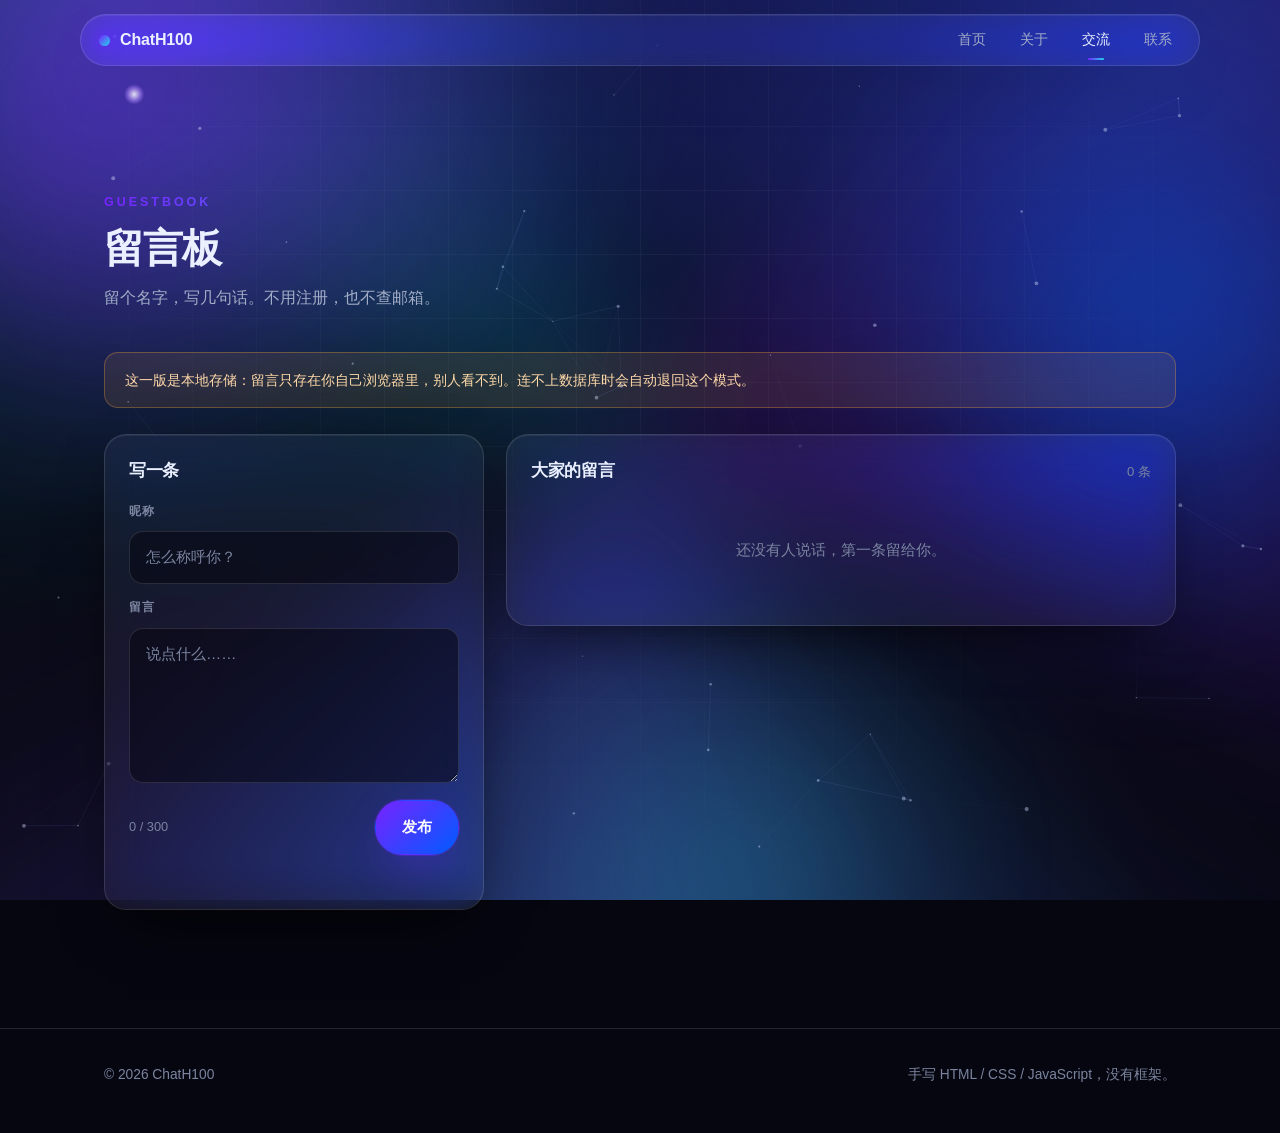
==== talk.html @ d0abf0f3 "Add files via upload" ====
<!DOCTYPE html>
<html lang="zh-CN">
<head>
<meta charset="UTF-8" />
<meta name="viewport" content="width=device-width, initial-scale=1" />
<meta name="description" content="ChatH100 的留言板 —— 留个名字，写几句话。" />
<meta name="theme-color" content="#05060f" />
<title>留言板 · ChatH100</title>
<link rel="icon" type="image/png" href="img/favicon.png" />
<link rel="stylesheet" href="styles.css" />
</head>
<body>

<a class="skip-link" href="#main">跳到主要内容</a>

<!-- ============ 动态背景（结构和 index.html 一致） ============ -->
<div class="backdrop" aria-hidden="true">
  <span class="aurora aurora-1"></span>
  <span class="aurora aurora-2"></span>

  <span class="depth" data-depth="30">
    <span class="blob blob-1"></span>
    <span class="blob blob-2"></span>
  </span>
  <span class="depth" data-depth="15">
    <span class="blob blob-3"></span>
  </span>

  <span class="grid-lines"><span class="grid-drift"></span></span>
  <span class="scan-beam"></span>

  <canvas class="particles" id="particles"></canvas>

  <span class="noise"></span>
</div>

<!-- 留言板不播开场动画（每次跳页都播会很烦） -->
<div class="cursor-ball" id="cursorBall" aria-hidden="true"></div>

<!-- ============ 顶部导航 ============ -->
<header class="nav" id="nav">
  <div class="nav-inner glass">
    <a class="brand" href="index.html">
      <span class="brand-dot" aria-hidden="true"></span>
      <span class="brand-text">ChatH100</span>
    </a>

    <nav class="nav-links" id="navLinks" aria-label="主导航">
      <a href="index.html">首页</a>
      <a href="index.html#about">关于</a>
      <a href="talk.html" class="is-active" aria-current="page">交流</a>
      <a href="index.html#contact">联系</a>
    </nav>

    <button class="nav-toggle" id="navToggle" type="button"
            aria-label="打开菜单" aria-expanded="false" aria-controls="navLinks">
      <span></span><span></span><span></span>
    </button>
  </div>
</header>

<main id="main" class="page-main">
  <section class="section">
    <div class="container">

      <header class="section-head reveal">
        <p class="section-kicker">Guestbook</p>
        <h1 class="section-title">留言板</h1>
        <p class="section-sub">留个名字，写几句话。不用注册，也不查邮箱。</p>
      </header>

      <!-- 这段文字会被 talk.js 按实际连接状态覆盖，这里只是没跑 JS 时的兜底 -->
      <p class="notice reveal" id="storageNotice">
        <strong>正在连接数据库……</strong>连上之后，留言所有访客都能看到。
      </p>

      <div class="gb-grid">

        <!-- ---------- 写留言 ---------- -->
        <form class="gb-form glass reveal" id="gbForm" novalidate>
          <h2 class="gb-form-title">写一条</h2>

          <label class="gb-label" for="gbName">昵称</label>
          <input class="gb-input" id="gbName" name="name" type="text"
                 maxlength="20" placeholder="怎么称呼你？"
                 autocomplete="nickname" required />

          <label class="gb-label" for="gbText">留言</label>
          <textarea class="gb-textarea" id="gbText" name="text" rows="5"
                    maxlength="300" placeholder="说点什么……" required></textarea>

          <div class="gb-form-foot">
            <span class="gb-counter" id="gbCounter">0 / 300</span>
            <button class="btn btn-primary" type="submit">发布</button>
          </div>

          <p class="gb-msg" id="gbMsg" role="status" aria-live="polite"></p>
        </form>

        <!-- ---------- 留言列表 ---------- -->
        <section class="gb-list-wrap glass reveal" aria-labelledby="gbListTitle">
          <div class="gb-list-head">
            <h2 class="gb-form-title" id="gbListTitle">大家的留言</h2>
            <span class="gb-count" id="gbCount">0 条</span>
          </div>

          <p class="gb-empty" id="gbEmpty">还没有人说话，第一条留给你。</p>
          <ul class="gb-list" id="gbList"></ul>
        </section>

      </div>
    </div>
  </section>
</main>

<footer class="footer">
  <div class="container footer-inner">
    <p>© <span id="year">2026</span> ChatH100</p>
    <p class="footer-note">手写 HTML / CSS / JavaScript，没有框架。</p>
  </div>
</footer>

<script src="script.js"></script>
<script src="talk.js"></script>
</body>
</html>
---- styles.css ----
/* ==========================================================================
   ChatH100 · 个人主页
   毛玻璃 + 渐变。无框架、无外部依赖、无网络字体。
   文件结构：1 变量  2 基础  3 背景  4 通用组件  5 开场  6 光标
             7 导航  8 首屏  9 板块  10 联系  11 页脚  12 提示条
             13 动效  14 响应式  15 无障碍  16 留言板  17 悬停防抖
   ========================================================================== */

/* ---------- 1. 变量 ---------- */
:root {
  /* 沿用你原来的紫 → 蓝 */
  --violet: #7723ff;
  --blue:   #005cff;
  --cyan:   #22d3ee;
  --pink:   #c026d3;

  --bg:      #05060f;
  --bg-soft: #0a0b1a;

  --text:  #eaf0ff;
  --muted: #a3adc7;
  --dim:   #7b85a0;

  --line:     rgba(255, 255, 255, 0.12);
  --line-str: rgba(255, 255, 255, 0.22);

  --glass:   rgba(255, 255, 255, 0.055);
  --glass-2: rgba(255, 255, 255, 0.09);
  --glass-3: rgba(255, 255, 255, 0.13);

  --radius:    22px;
  --radius-sm: 14px;
  --radius-xs: 999px;

  --blur: blur(20px) saturate(165%);

  --shadow-sm: 0 8px 24px -12px rgba(0, 0, 0, 0.7);
  --shadow:    0 24px 60px -24px rgba(0, 0, 0, 0.8);
  --shadow-lg: 0 40px 90px -30px rgba(0, 0, 0, 0.9);

  --glow-violet: 0 0 0 1px rgba(119, 35, 255, 0.35), 0 18px 46px -18px rgba(119, 35, 255, 0.75);
  --glow-blue:   0 0 0 1px rgba(0, 92, 255, 0.35),  0 18px 46px -18px rgba(0, 92, 255, 0.75);

  --maxw: 1120px;
  --nav-h: 68px;

  --font: "Segoe UI Variable Text", "Segoe UI", -apple-system, BlinkMacSystemFont,
          "PingFang SC", "Hiragino Sans GB", "Microsoft YaHei", "Noto Sans SC",
          Roboto, Helvetica, Arial, sans-serif;
  --font-display: "Segoe UI Variable Display", "Segoe UI", -apple-system, BlinkMacSystemFont,
          "PingFang SC", "Hiragino Sans GB", "Microsoft YaHei", "Noto Sans SC",
          Roboto, Helvetica, Arial, sans-serif;

  --ease: cubic-bezier(0.22, 1, 0.36, 1);
}

/* ---------- 2. 基础 ---------- */
*, *::before, *::after { box-sizing: border-box; }

html {
  scroll-behavior: smooth;
  scroll-padding-top: calc(var(--nav-h) + 20px);
  -webkit-text-size-adjust: 100%;
}

body {
  margin: 0;
  min-height: 100dvh;
  font-family: var(--font);
  font-size: 16px;
  line-height: 1.75;
  color: var(--text);
  background: var(--bg);
  overflow-x: hidden;
  -webkit-font-smoothing: antialiased;
  text-rendering: optimizeLegibility;
}

/* 开场播放时锁滚动（这个类只由 JS 添加，所以脚本挂了也不会卡住页面） */
body.is-locked { overflow: hidden; }

h1, h2, h3 {
  font-family: var(--font-display);
  line-height: 1.2;
  letter-spacing: -0.02em;
  margin: 0;
}

p { margin: 0; }
ul { margin: 0; padding: 0; list-style: none; }
img { max-width: 100%; display: block; }

a { color: inherit; text-decoration: none; }

::selection { background: rgba(119, 35, 255, 0.4); color: #fff; }

/* 滚动条 */
::-webkit-scrollbar { width: 11px; height: 11px; }
::-webkit-scrollbar-track { background: #05060f; }
::-webkit-scrollbar-thumb {
  background: linear-gradient(180deg, var(--violet), var(--blue));
  border: 3px solid #05060f;
  border-radius: 999px;
}
::-webkit-scrollbar-thumb:hover { background: linear-gradient(180deg, #8b46ff, #2b7bff); }

.container {
  width: 100%;
  max-width: var(--maxw);
  margin-inline: auto;
  padding-inline: 24px;
}

/* ---------- 3. 背景光斑 ---------- */
.backdrop {
  position: fixed;
  inset: 0;
  z-index: -1;
  overflow: hidden;
  background:
    radial-gradient(1200px 800px at 15% -10%, rgba(119, 35, 255, 0.30), transparent 60%),
    radial-gradient(1000px 700px at 90% 5%, rgba(0, 92, 255, 0.28), transparent 60%),
    radial-gradient(900px 900px at 50% 110%, rgba(34, 211, 238, 0.14), transparent 60%),
    linear-gradient(180deg, #070818 0%, var(--bg) 45%, #04050d 100%);
}

.blob {
  position: absolute;
  border-radius: 50%;
  filter: blur(90px);
  opacity: 0.55;
  will-change: transform;
}
.blob-1 {
  width: 46vw; height: 46vw; min-width: 320px; min-height: 320px;
  left: -8vw; top: -10vw;
  background: radial-gradient(circle at 30% 30%, var(--violet), transparent 70%);
  animation: float-a 26s var(--ease) infinite alternate;
}
.blob-2 {
  width: 40vw; height: 40vw; min-width: 280px; min-height: 280px;
  right: -6vw; top: 12vh;
  background: radial-gradient(circle at 60% 40%, var(--blue), transparent 70%);
  animation: float-b 32s var(--ease) infinite alternate;
}
.blob-3 {
  width: 34vw; height: 34vw; min-width: 240px; min-height: 240px;
  left: 40%; bottom: -14vw;
  background: radial-gradient(circle at 50% 50%, var(--cyan), transparent 70%);
  opacity: 0.32;
  animation: float-c 38s var(--ease) infinite alternate;
}

@keyframes float-a { to { transform: translate3d(10vw, 8vh, 0) scale(1.15); } }
@keyframes float-b { to { transform: translate3d(-12vw, 14vh, 0) scale(1.1); } }
@keyframes float-c { to { transform: translate3d(-8vw, -12vh, 0) scale(1.2); } }

/* --- 3a. 极光：两层超大锥形渐变反向旋转，只动 transform，交给 GPU --- */
.aurora {
  position: absolute;
  left: 50%; top: 50%;
  width: 165vmax; height: 165vmax;
  margin: -82.5vmax 0 0 -82.5vmax;
  border-radius: 50%;
  pointer-events: none;
  mix-blend-mode: screen;
  filter: blur(70px);
  will-change: transform;
}
.aurora-1 {
  opacity: 0.30;
  background: conic-gradient(from 0deg,
    transparent 0deg,
    rgba(119, 35, 255, 0.85) 55deg,
    transparent 120deg,
    rgba(0, 92, 255, 0.80) 190deg,
    transparent 250deg,
    rgba(34, 211, 238, 0.70) 310deg,
    transparent 360deg);
  animation: aurora-spin 44s linear infinite;
}
.aurora-2 {
  opacity: 0.22;
  background: conic-gradient(from 120deg,
    transparent 0deg,
    rgba(192, 38, 211, 0.75) 70deg,
    transparent 140deg,
    rgba(0, 92, 255, 0.65) 220deg,
    transparent 300deg,
    rgba(119, 35, 255, 0.60) 340deg,
    transparent 360deg);
  animation: aurora-spin-rev 62s linear infinite;
}
@keyframes aurora-spin     { to { transform: rotate(360deg); } }
@keyframes aurora-spin-rev { to { transform: rotate(-360deg); } }

/* --- 3b. 视差层：JS 只改这一层的 transform，和光斑自身的浮动动画互不干扰 --- */
.depth {
  position: absolute;
  inset: 0;
  display: block;
  will-change: transform;
}

/* --- 3c. 流动网格 + 扫描光束 --- */
.grid-lines {
  position: absolute;
  inset: 0;
  overflow: hidden;
  mask-image: radial-gradient(circle at 50% 30%, #000 0%, transparent 78%);
  -webkit-mask-image: radial-gradient(circle at 50% 30%, #000 0%, transparent 78%);
}
/* 放成 200% 大小，位移一个格子的整数倍，循环时看不出接缝 */
.grid-drift {
  position: absolute;
  left: -50%; top: -50%;
  width: 200%; height: 200%;
  background-image:
    linear-gradient(rgba(255, 255, 255, 0.045) 1px, transparent 1px),
    linear-gradient(90deg, rgba(255, 255, 255, 0.045) 1px, transparent 1px);
  background-size: 64px 64px;
  animation: grid-drift 20s linear infinite;
}
@keyframes grid-drift {
  from { transform: translate3d(0, 0, 0); }
  to   { transform: translate3d(64px, 64px, 0); }
}

.scan-beam {
  position: absolute;
  left: -10%; right: -10%;
  top: 0;
  height: 38vh;
  opacity: 0;
  filter: blur(26px);
  background: linear-gradient(180deg,
    transparent 0%,
    rgba(34, 211, 238, 0.10) 42%,
    rgba(160, 120, 255, 0.18) 55%,
    rgba(34, 211, 238, 0.08) 68%,
    transparent 100%);
  animation: scan 15s cubic-bezier(0.45, 0, 0.55, 1) infinite;
}
@keyframes scan {
  0%   { transform: translate3d(0, -42vh, 0); opacity: 0; }
  14%  { opacity: 0.85; }
  86%  { opacity: 0.85; }
  100% { transform: translate3d(0, 104vh, 0); opacity: 0; }
}

/* --- 3d. 粒子星网 --- */
.particles {
  position: absolute;
  inset: 0;
  width: 100%;
  height: 100%;
  opacity: 0.75;
  pointer-events: none;
}

/* 让大面积渐变不至于太平 */
.noise {
  position: absolute; inset: 0;
  opacity: 0.22;
  mix-blend-mode: overlay;
  background-image: url("data:image/svg+xml,%3Csvg xmlns='http://www.w3.org/2000/svg' width='140' height='140'%3E%3Cfilter id='n'%3E%3CfeTurbulence type='fractalNoise' baseFrequency='0.85' numOctaves='3'/%3E%3C/filter%3E%3Crect width='140' height='140' filter='url(%23n)' opacity='0.5'/%3E%3C/svg%3E");
}

/* --- 3e. 分层的开关（由 script.js 顶部的 BG 配置控制） --- */
.no-aurora .aurora { display: none; }
.no-grid .grid-lines,
.no-grid .scan-beam { display: none; }
.no-particles .particles { display: none; }

/* ---------- 4. 通用组件 ---------- */
.glass {
  background: var(--glass);
  border: 1px solid var(--line);
  border-radius: var(--radius);
  backdrop-filter: var(--blur);
  -webkit-backdrop-filter: var(--blur);
  box-shadow: var(--shadow), inset 0 1px 0 rgba(255, 255, 255, 0.07);
}
.glass-soft {
  background: var(--glass-2);
  border: 1px solid var(--line);
  border-radius: var(--radius-xs);
  backdrop-filter: blur(12px);
  -webkit-backdrop-filter: blur(12px);
}

.btn {
  display: inline-flex;
  align-items: center;
  justify-content: center;
  gap: 8px;
  padding: 13px 26px;
  font: inherit;
  font-weight: 600;
  font-size: 0.95rem;
  letter-spacing: 0.01em;
  border-radius: var(--radius-xs);
  border: 1px solid transparent;
  cursor: pointer;
  white-space: nowrap;
  transition: transform 0.35s var(--ease), box-shadow 0.35s var(--ease),
              background-color 0.35s var(--ease), border-color 0.35s var(--ease);
}
.btn-primary {
  color: #fff;
  background: linear-gradient(135deg, var(--violet), var(--blue));
  box-shadow: var(--glow-violet);
}
.btn-primary:hover { transform: translateY(-2px); box-shadow: 0 0 0 1px rgba(119,35,255,.5), 0 26px 60px -20px rgba(119,35,255,.9); }
.btn-ghost {
  color: var(--text);
  background: var(--glass-2);
  border-color: var(--line);
  backdrop-filter: blur(12px);
  -webkit-backdrop-filter: blur(12px);
}
.btn-ghost:hover {
  transform: translateY(-2px);
  background: var(--glass-3);
  border-color: var(--line-str);
}
.btn:active { transform: translateY(0) scale(0.985); }

.chip-row { display: flex; flex-wrap: wrap; gap: 8px; }
.chip-row.wrap { margin-top: 4px; }
.chip {
  font-size: 0.8rem;
  line-height: 1;
  padding: 8px 13px;
  color: var(--muted);
  background: var(--glass-2);
  border: 1px solid var(--line);
  border-radius: var(--radius-xs);
}

.badge {
  display: inline-flex;
  align-items: center;
  gap: 9px;
  padding: 8px 16px;
  font-size: 0.83rem;
  color: var(--muted);
}
.pulse {
  width: 7px; height: 7px; border-radius: 50%;
  background: var(--cyan);
  box-shadow: 0 0 0 0 rgba(34, 211, 238, 0.7);
  animation: pulse 2.4s ease-out infinite;
}
@keyframes pulse {
  70%  { box-shadow: 0 0 0 9px rgba(34, 211, 238, 0); }
  100% { box-shadow: 0 0 0 0 rgba(34, 211, 238, 0); }
}

.muted-note { margin-top: 14px; font-size: 0.86rem; color: var(--dim); }

.dot-list { display: grid; gap: 12px; }
.dot-list li {
  position: relative;
  padding-left: 22px;
  color: var(--muted);
}
.dot-list li::before {
  content: "";
  position: absolute;
  left: 2px; top: 0.62em;
  width: 7px; height: 7px;
  border-radius: 50%;
  background: linear-gradient(135deg, var(--violet), var(--cyan));
  box-shadow: 0 0 10px rgba(119, 35, 255, 0.8);
}

/* ---------- 5. 开场分屏 ---------- */
.intro-overlay {
  position: fixed;
  inset: 0;
  z-index: 1000;
  display: flex;
  pointer-events: none; /* 即使脚本挂了也不会挡住页面 */
}
.intro-panel {
  width: 50%;
  height: 100%;
  background: linear-gradient(180deg, #0b0c1e 0%, var(--bg) 100%);
  box-shadow: 0 0 80px rgba(0, 0, 0, 0.9);
}
.intro-panel.left  { animation: split-left  1.15s var(--ease) 0.35s forwards; }
.intro-panel.right { animation: split-right 1.15s var(--ease) 0.35s forwards; }

@keyframes split-left  { to { transform: translateX(-100%); } }
@keyframes split-right { to { transform: translateX(100%); } }

.intro-mark {
  position: absolute;
  inset: 0;
  display: grid;
  place-items: center;
  font-family: var(--font-display);
  font-size: clamp(3.5rem, 12vw, 8rem);
  font-weight: 700;
  letter-spacing: -0.04em;
  background: linear-gradient(135deg, #fff, var(--violet) 45%, var(--cyan));
  -webkit-background-clip: text;
  background-clip: text;
  color: transparent;
  animation: mark-out 1s var(--ease) 0.25s forwards;
}
@keyframes mark-out {
  to { opacity: 0; transform: scale(1.35); filter: blur(14px); }
}

.intro-overlay.is-done { display: none; }

/* ---------- 6. 自定义光标 ---------- */
.cursor-ball {
  position: fixed;
  left: 0; top: 0;
  width: 20px; height: 20px;
  border-radius: 50%;
  pointer-events: none;
  z-index: 1100;
  opacity: 0;
  background: radial-gradient(circle, rgba(255, 255, 255, 0.95) 0%, rgba(160, 120, 255, 0.55) 45%, transparent 72%);
  mix-blend-mode: screen;
  transform: translate(-50%, -50%);
  transition: opacity 0.3s ease, width 0.3s var(--ease), height 0.3s var(--ease);
}
.cursor-ball.is-on { opacity: 0.9; }
.cursor-ball.is-hot { width: 46px; height: 46px; opacity: 1; }

/* ---------- 7. 导航 ---------- */
.nav {
  position: fixed;
  top: 0; left: 0; right: 0;
  z-index: 900;
  padding: 14px 24px;
  transition: padding 0.4s var(--ease);
}
.nav-inner {
  position: relative; /* 移动端下拉菜单以此为定位参照 */
  max-width: var(--maxw);
  margin-inline: auto;
  height: 52px;
  padding: 0 12px 0 18px;
  display: flex;
  align-items: center;
  gap: 18px;
  border-radius: var(--radius-xs);
  transition: background-color 0.4s var(--ease), box-shadow 0.4s var(--ease);
}
.nav.is-stuck .nav-inner {
  background: rgba(10, 11, 26, 0.72);
  box-shadow: var(--shadow-lg), inset 0 1px 0 rgba(255, 255, 255, 0.08);
}

.brand { display: inline-flex; align-items: center; gap: 10px; font-weight: 700; letter-spacing: -0.01em; }
.brand-dot {
  width: 11px; height: 11px;
  border-radius: 50%;
  background: linear-gradient(135deg, var(--violet), var(--cyan));
  box-shadow: 0 0 14px rgba(119, 35, 255, 0.9);
}
.brand-text { font-family: var(--font-display); }

.nav-links {
  display: flex;
  align-items: center;
  gap: 4px;
  margin-left: auto;
}
.nav-links a {
  position: relative;
  padding: 9px 15px;
  font-size: 0.9rem;
  color: var(--muted);
  border-radius: var(--radius-xs);
  transition: color 0.28s var(--ease), background-color 0.28s var(--ease);
}
.nav-links a:hover { color: var(--text); background: var(--glass-2); }
.nav-links a.is-active { color: var(--text); }
.nav-links a.is-active::after {
  content: "";
  position: absolute;
  left: 50%; bottom: 2px;
  width: 16px; height: 2px;
  transform: translateX(-50%);
  border-radius: 2px;
  background: linear-gradient(90deg, var(--violet), var(--cyan));
}

.nav-toggle {
  display: none;
  width: 40px; height: 40px;
  margin-left: auto;
  padding: 0;
  border: 1px solid var(--line);
  border-radius: 12px;
  background: var(--glass-2);
  cursor: pointer;
  flex-direction: column;
  align-items: center;
  justify-content: center;
  gap: 4px;
}
.nav-toggle span {
  display: block;
  width: 16px; height: 1.6px;
  border-radius: 2px;
  background: var(--text);
  transition: transform 0.32s var(--ease), opacity 0.22s var(--ease);
}
.nav-toggle[aria-expanded="true"] span:nth-child(1) { transform: translateY(5.6px) rotate(45deg); }
.nav-toggle[aria-expanded="true"] span:nth-child(2) { opacity: 0; }
.nav-toggle[aria-expanded="true"] span:nth-child(3) { transform: translateY(-5.6px) rotate(-45deg); }

/* ---------- 8. 首屏 ---------- */
.hero {
  padding-top: calc(var(--nav-h) + 58px);
  padding-bottom: 40px;
}
.hero-grid {
  display: grid;
  grid-template-columns: 1.15fr 0.85fr;
  gap: 56px;
  align-items: center;
}
.hero-copy { display: grid; gap: 18px; justify-items: start; }

.hero-title {
  font-size: clamp(2.9rem, 7.5vw, 4.6rem);
  font-weight: 700;
  background: linear-gradient(120deg, #ffffff 0%, #cdb8ff 45%, #7fd4ff 100%);
  -webkit-background-clip: text;
  background-clip: text;
  color: transparent;
}
.hero-role {
  font-size: 1.05rem;
  font-weight: 600;
  color: var(--muted);
  letter-spacing: 0.02em;
}
.hero-tagline {
  font-size: clamp(1.5rem, 3.4vw, 2rem);
  font-weight: 700;
  color: #fff;
  text-shadow: 0 0 34px rgba(119, 35, 255, 0.65);
}
.hero-desc { max-width: 46ch; color: var(--muted); }
.hero-cta { display: flex; flex-wrap: wrap; gap: 12px; margin-top: 6px; }

.profile-card {
  padding: 30px 26px;
  text-align: center;
  display: grid;
  justify-items: center;
  gap: 12px;
}

.avatar-wrap {
  position: relative;
  width: clamp(120px, 15vw, 152px);
  aspect-ratio: 1;
  display: grid;
  place-items: center;
  border-radius: 50%;
  /* 图没加载出来时，这层渐变兜底，不会出现空白或破图 */
  background: linear-gradient(135deg, var(--violet), var(--blue));
  box-shadow: 0 20px 50px -18px rgba(119, 35, 255, 0.95);
}
.avatar-wrap img {
  position: absolute;
  inset: 0;
  width: 100%; height: 100%;
  border-radius: 50%;
  object-fit: cover;
}
.avatar-fallback {
  font-family: var(--font-display);
  font-size: 3.2rem;
  font-weight: 700;
  color: rgba(255, 255, 255, 0.9);
}
.avatar-ring {
  position: absolute;
  inset: -7px;
  border-radius: 50%;
  border: 1px solid var(--line-str);
  animation: ring 6s linear infinite;
}
@keyframes ring { to { transform: rotate(360deg); } }

.profile-name { font-size: 1.45rem; font-weight: 700; }
.profile-role { font-size: 0.88rem; color: var(--dim); letter-spacing: 0.14em; text-transform: uppercase; }
.profile-tagline { font-size: 1.05rem; color: var(--muted); }

.social-row { display: flex; gap: 10px; margin-top: 6px; }
.icon-btn {
  display: grid;
  place-items: center;
  min-width: 44px; height: 44px;
  padding: 0 12px;
  font-size: 0.82rem;
  font-weight: 600;
  color: var(--muted);
  background: var(--glass-2);
  border: 1px solid var(--line);
  border-radius: 12px;
  transition: color 0.28s var(--ease), transform 0.28s var(--ease),
              border-color 0.28s var(--ease), background-color 0.28s var(--ease);
}
.icon-btn:hover {
  color: #fff;
  transform: translateY(-3px);
  background: var(--glass-3);
  border-color: var(--line-str);
}

/* ---------- 9. 板块 ---------- */
.section { padding: 78px 0; }

.section-head { max-width: 62ch; margin-bottom: 40px; }
.section-kicker {
  font-size: 0.78rem;
  font-weight: 700;
  letter-spacing: 0.24em;
  text-transform: uppercase;
  color: transparent;
  background: linear-gradient(90deg, var(--violet), var(--cyan));
  -webkit-background-clip: text;
  background-clip: text;
  margin-bottom: 10px;
}
.section-title { font-size: clamp(1.8rem, 4vw, 2.5rem); font-weight: 700; }
.section-sub { margin-top: 12px; color: var(--muted); }

.about-grid {
  display: grid;
  grid-template-columns: repeat(auto-fit, minmax(280px, 1fr));
  gap: 22px;
}
.about-card { padding: 28px 26px; }
.about-card h3 {
  font-size: 1.05rem;
  font-weight: 700;
  margin-bottom: 14px;
  letter-spacing: 0.01em;
}
.about-card p { color: var(--muted); }
.about-card p + p { margin-top: 12px; }

/* ---------- 10. 联系 ---------- */
.contact-grid {
  display: grid;
  /* 4 张卡刚好排满一行；调大就会变 3+1，出现落单的卡 */
  grid-template-columns: repeat(auto-fit, minmax(250px, 1fr));
  gap: 18px;
}
.contact-card {
  padding: 24px 24px;
  display: grid;
  gap: 7px;
  transition: transform 0.4s var(--ease), border-color 0.4s var(--ease),
              background-color 0.4s var(--ease);
}
.contact-card:hover {
  transform: translateY(-5px);
  border-color: var(--line-str);
  background: var(--glass-2);
}
.contact-label {
  font-size: 0.76rem;
  font-weight: 700;
  letter-spacing: 0.18em;
  text-transform: uppercase;
  color: var(--dim);
}
.contact-value { font-size: 0.98rem; font-weight: 600; word-break: break-all; }

/* ---------- 11. 页脚 ---------- */
.footer {
  margin-top: 40px;
  padding: 34px 0 46px;
  border-top: 1px solid var(--line);
}
.footer-inner {
  display: flex;
  flex-wrap: wrap;
  gap: 10px 24px;
  align-items: center;
  justify-content: space-between;
  font-size: 0.86rem;
  color: var(--dim);
}

/* ---------- 12. 提示条 ---------- */
.toast {
  position: fixed;
  left: 50%;
  bottom: 30px;
  z-index: 1200;
  padding: 13px 22px;
  font-size: 0.9rem;
  color: var(--text);
  background: rgba(12, 13, 28, 0.9);
  border: 1px solid var(--line-str);
  border-radius: var(--radius-xs);
  backdrop-filter: var(--blur);
  -webkit-backdrop-filter: var(--blur);
  box-shadow: var(--shadow-lg);
  opacity: 0;
  transform: translate(-50%, 22px);
  pointer-events: none;
  transition: opacity 0.36s var(--ease), transform 0.36s var(--ease);
}
.toast.is-on { opacity: 1; transform: translate(-50%, 0); }

/* ---------- 13. 动效 ---------- */
.reveal {
  opacity: 0;
  transform: translateY(26px);
  transition: opacity 0.75s var(--ease), transform 0.75s var(--ease);
}
.reveal.is-visible { opacity: 1; transform: none; }

/* ---------- 14. 响应式 ---------- */
@media (max-width: 900px) {
  .hero-grid { grid-template-columns: 1fr; gap: 40px; }
  .profile-card { order: -1; max-width: 420px; }
}

@media (max-width: 720px) {
  /* 手机端导航实测 72px = 内边距 10px×2 + 内容 52px，原来写 68px 对不上 */
  :root { --nav-h: 72px; }

  html { scroll-padding-top: 90px; }

  .nav { padding: 10px 14px; }
  .nav-toggle { display: flex; }
  .nav-links {
    position: absolute;
    top: calc(100% + 10px);
    left: 0; right: 0;
    margin: 0;
    padding: 10px;
    flex-direction: column;
    align-items: stretch;
    gap: 2px;
    background: rgba(10, 11, 26, 0.92);
    border: 1px solid var(--line);
    border-radius: var(--radius-sm);
    backdrop-filter: var(--blur);
    -webkit-backdrop-filter: var(--blur);
    box-shadow: var(--shadow-lg);
    opacity: 0;
    visibility: hidden;
    transform: translateY(-8px);
    transition: opacity 0.3s var(--ease), transform 0.3s var(--ease), visibility 0.3s;
  }
  .nav-links.is-open { opacity: 1; visibility: visible; transform: none; }
  .nav-links a { padding: 12px 14px; font-size: 0.95rem; }
  .nav-links a.is-active::after { left: 14px; transform: none; }

  .hero { padding-top: calc(var(--nav-h) + 34px); }
  .section { padding: 58px 0; }
  .container { padding-inline: 18px; }
  .footer-inner { flex-direction: column; align-items: flex-start; }
}

/* 触屏设备不要自定义光标 */
@media (pointer: coarse) {
  .cursor-ball { display: none; }

  /* ---------- 移动端合成降级（重要，改动前请先读这段） ----------
     现象（安卓 Edge / Chrome 实测截图）：卡片上出现无圆角的灰块、
     卡片被竖直色缝切成两半、导航文字被从字形中间削断、整块文字丢失。

     原因：不是 CSS 布局错，是 GPU 图层合成失败。手机上同时存在
       · 两层 165vmax（手机上约 1393px）的 blur(70px) 极光，还叠了
         mix-blend-mode: screen 并持续旋转；
       · 一层 feTurbulence 噪点，叠了 mix-blend-mode: overlay；
       · 3 个 blur(90px) 光斑 + 1 道 blur(26px) 扫描光束；
       · 11 个 backdrop-filter 元素；
       全都靠 will-change 常驻显存。超出手机 GPU 的图层预算后，
       合成器退化成"部分光栅化"——硬边色块和丢失的图层就是这么来的。

     对策：手机上不追求毛玻璃和大面积混合模式。背景本身是大面积
     平滑渐变，去掉 backdrop-filter 后观感几乎不变，但开销大幅下降。
     桌面端（pointer: fine）完全不受影响，一个像素都不变。

     还想更省，把下面第 2、5 段整段换成：
       .aurora, .blob { display: none; }
     ------------------------------------------------------------ */

  /* 1. 别再把图层钉在显存里 */
  .blob,
  .aurora,
  .grid-drift,
  .scan-beam,
  .depth,
  .noise { will-change: auto; }

  /* 2. 极光：缩小 + 去混合模式 + 停旋转。这是显存和合成开销的最大来源 */
  .aurora {
    width: 120vmax;
    height: 120vmax;
    margin: -60vmax 0 0 -60vmax;
    filter: blur(40px);
    mix-blend-mode: normal;
    animation: none;
  }
  .aurora-1 { opacity: 0.22; }
  .aurora-2 { opacity: 0.16; }

  /* 3. 噪点层：feTurbulence 背景图 + overlay 混合，手机上代价高、收益低 */
  .noise { display: none; }

  /* 4. 扫描光束整条就是一层模糊，不划算 */
  .scan-beam { display: none !important; }

  /* 5. 光斑模糊半径 90px -> 30px */
  .blob { filter: blur(30px); }

  /* 6. 去掉全部毛玻璃 */
  .glass,
  .glass-soft,
  .nav-inner,
  .nav-links,
  .btn-ghost,
  .toast {
    backdrop-filter: none !important;
    -webkit-backdrop-filter: none !important;
  }

  /* 7. 导航压着正文。没有模糊兜底就必须靠不透明度挡住，
        否则底下的大标题会透出来，读起来就是叠字重影。 */
  .nav .nav-inner { background: rgba(12, 13, 28, 0.86); }
  .nav.is-stuck .nav-inner { background: rgba(9, 10, 24, 0.95); }

  /* 8. 触控目标补到 44px（原 .brand 28px、.nav-toggle 40px） */
  .brand { min-height: 44px; }
  .nav-toggle { width: 44px; height: 44px; }
}

/* ---------- 15. 无障碍 ---------- */
.skip-link {
  position: absolute;
  left: 16px; top: -60px;
  z-index: 2000;
  padding: 12px 20px;
  color: #fff;
  background: linear-gradient(135deg, var(--violet), var(--blue));
  border-radius: var(--radius-xs);
  transition: top 0.25s var(--ease);
}
.skip-link:focus { top: 16px; }

:where(a, button, input):focus-visible {
  outline: 2px solid var(--cyan);
  outline-offset: 3px;
}

/* 用户要求减少动效时，全部关掉 */
@media (prefers-reduced-motion: reduce) {
  html { scroll-behavior: auto; }
  *, *::before, *::after {
    animation-duration: 0.001ms !important;
    animation-iteration-count: 1 !important;
    transition-duration: 0.001ms !important;
  }
  .reveal { opacity: 1; transform: none; }
  .cursor-ball { display: none; }
  .intro-overlay { display: none; }
  .blob { animation: none; }
  /* 动态背景的四个层全部停掉 */
  .aurora { animation: none; }
  .grid-drift { animation: none; }
  .scan-beam { display: none; }
  .particles { display: none; }
}

/* ---------- 16. 留言板 ---------- */
.page-main { padding-top: calc(var(--nav-h) + 46px); }

/* 存储方式提示条 */
.notice {
  margin-bottom: 26px;
  padding: 15px 20px;
  font-size: 0.88rem;
  line-height: 1.75;
  color: #ffd9a8;
  background: rgba(255, 170, 60, 0.10);
  border: 1px solid rgba(255, 170, 60, 0.30);
  border-radius: var(--radius-sm);
}
.notice strong { color: #ffe6c2; }
/* 已连上后端时切换成绿色 */
.notice-ok {
  color: #b7f5cf;
  background: rgba(40, 200, 120, 0.10);
  border-color: rgba(40, 200, 120, 0.30);
}

code {
  padding: 2px 7px;
  font-family: ui-monospace, "Cascadia Code", Consolas, "Courier New", monospace;
  font-size: 0.86em;
  color: #cfe4ff;
  background: rgba(255, 255, 255, 0.08);
  border: 1px solid var(--line);
  border-radius: 6px;
  word-break: break-all;
}

.gb-grid {
  display: grid;
  grid-template-columns: minmax(300px, 380px) 1fr;
  gap: 22px;
  align-items: start;
}

/* ---- 写留言 ---- */
.gb-form {
  padding: 26px 24px;
  display: grid;
  gap: 9px;
}
.gb-form-title { font-size: 1.05rem; font-weight: 700; margin-bottom: 6px; }
.gb-label {
  margin-top: 4px;
  font-size: 0.78rem;
  font-weight: 600;
  letter-spacing: 0.08em;
  color: var(--dim);
}
.gb-input,
.gb-textarea {
  width: 100%;
  padding: 12px 16px;
  font: inherit;
  font-size: 0.95rem;
  color: var(--text);
  background: rgba(6, 7, 18, 0.55);
  border: 1px solid var(--line);
  border-radius: var(--radius-sm);
  outline: none;
  transition: border-color 0.3s var(--ease), box-shadow 0.3s var(--ease),
              background-color 0.3s var(--ease);
}
.gb-textarea { resize: vertical; min-height: 124px; line-height: 1.7; }
.gb-input::placeholder,
.gb-textarea::placeholder { color: var(--dim); }
.gb-input:focus,
.gb-textarea:focus {
  border-color: rgba(119, 35, 255, 0.75);
  box-shadow: 0 0 0 4px rgba(119, 35, 255, 0.2);
  background: rgba(6, 7, 18, 0.75);
}
.gb-input[aria-invalid="true"],
.gb-textarea[aria-invalid="true"] {
  border-color: rgba(255, 90, 120, 0.8);
  box-shadow: 0 0 0 4px rgba(255, 90, 120, 0.16);
}
.gb-form-foot {
  display: flex;
  align-items: center;
  justify-content: space-between;
  gap: 12px;
  margin-top: 8px;
}
.gb-counter {
  font-size: 0.8rem;
  color: var(--dim);
  font-variant-numeric: tabular-nums;
}
.gb-msg { min-height: 1.4em; font-size: 0.85rem; color: var(--cyan); }
.gb-msg.is-error { color: #ff8296; }

/* ---- 留言列表 ---- */
.gb-list-wrap { padding: 26px 24px; }
.gb-list-head {
  display: flex;
  align-items: baseline;
  justify-content: space-between;
  gap: 12px;
  margin-bottom: 14px;
}
.gb-count {
  font-size: 0.82rem;
  color: var(--dim);
  font-variant-numeric: tabular-nums;
}
.gb-empty {
  padding: 36px 0;
  text-align: center;
  font-size: 0.92rem;
  color: var(--dim);
}
.gb-list { display: grid; }

.gb-item {
  display: grid;
  grid-template-columns: 42px 1fr auto;
  gap: 14px;
  align-items: start;
  padding: 16px 0;
  border-top: 1px solid var(--line);
}
.gb-item:first-child { border-top: 0; padding-top: 4px; }

.gb-avatar {
  display: grid;
  place-items: center;
  width: 42px;
  height: 42px;
  font-size: 1rem;
  font-weight: 700;
  color: #fff;
  border-radius: 50%;
  background: linear-gradient(135deg, var(--violet), var(--blue));
  box-shadow: 0 8px 22px -10px rgba(119, 35, 255, 0.9);
}
.gb-item-body { min-width: 0; }
.gb-item-head {
  display: flex;
  align-items: baseline;
  flex-wrap: wrap;
  gap: 10px;
  margin-bottom: 6px;
}
.gb-item-name { font-size: 0.95rem; font-weight: 700; }
.gb-item-time { font-size: 0.75rem; color: var(--dim); }
.gb-item-text {
  font-size: 0.93rem;
  line-height: 1.75;
  color: var(--muted);
  white-space: pre-wrap;      /* 保留留言里敲的换行 */
  overflow-wrap: anywhere;    /* 超长串不撑破卡片 */
}
.gb-del {
  padding: 6px 10px;
  font: inherit;
  font-size: 0.78rem;
  color: var(--dim);
  background: transparent;
  border: 1px solid transparent;
  border-radius: 8px;
  cursor: pointer;
  transition: color 0.25s var(--ease), background-color 0.25s var(--ease),
              border-color 0.25s var(--ease);
}
.gb-del:hover {
  color: #ff8296;
  background: rgba(255, 90, 120, 0.10);
  border-color: rgba(255, 90, 120, 0.30);
}

.gb-admin {
  margin-top: 22px;
  padding: 26px 24px;
  display: grid;
  gap: 9px;
  border: 1px solid rgba(255, 90, 120, 0.28);
}

.gb-admin[hidden] { display: none; }

.gb-admin-hint {
  font-size: 0.84rem;
  line-height: 1.7;
  color: var(--muted);
}

.gb-admin-clear {
  border-color: rgba(255, 90, 120, 0.45);
  color: #ff8296;
}

.gb-admin-clear:hover {
  background: rgba(255, 90, 120, 0.12);
}

@media (max-width: 860px) {
  .gb-grid { grid-template-columns: 1fr; }
}
@media (max-width: 720px) {
  .page-main { padding-top: calc(var(--nav-h) + 24px); }
  .gb-form,
  .gb-list-wrap { padding: 22px 18px; }
  .gb-item { grid-template-columns: 36px 1fr auto; gap: 10px; }
  .gb-avatar { width: 36px; height: 36px; font-size: 0.9rem; }
}

/* ---------- 17. 悬停上浮的防抖 ----------
   现象：元素 hover 时 translateY 上移，如果鼠标正好停在它的底边，
   上移后鼠标就落到框外 → hover 失效 → 元素落回 → 又进框内 → 无限抖动。

   解法：给这些元素在底边外侧补一块同样宽、但没有视觉的命中区。
   上浮后鼠标仍落在这块区域内，hover 不会中断。
   高度只需略大于上浮距离，同时必须小于网格间距，否则相邻卡片会互相抢 hover。 */
.btn,
.icon-btn,
.contact-card { position: relative; }

.btn::after,
.icon-btn::after,
.contact-card::after {
  content: "";
  position: absolute;
  left: 0;
  right: 0;
  top: 100%;          /* 紧贴底边向下延伸，不覆盖自身内容 */
}

.btn::after          { height: 6px; }   /* 上浮 2px，余量 4px */
.icon-btn::after     { height: 7px; }   /* 上浮 3px，余量 4px */
.contact-card::after { height: 9px; }   /* 上浮 5px，余量 4px */
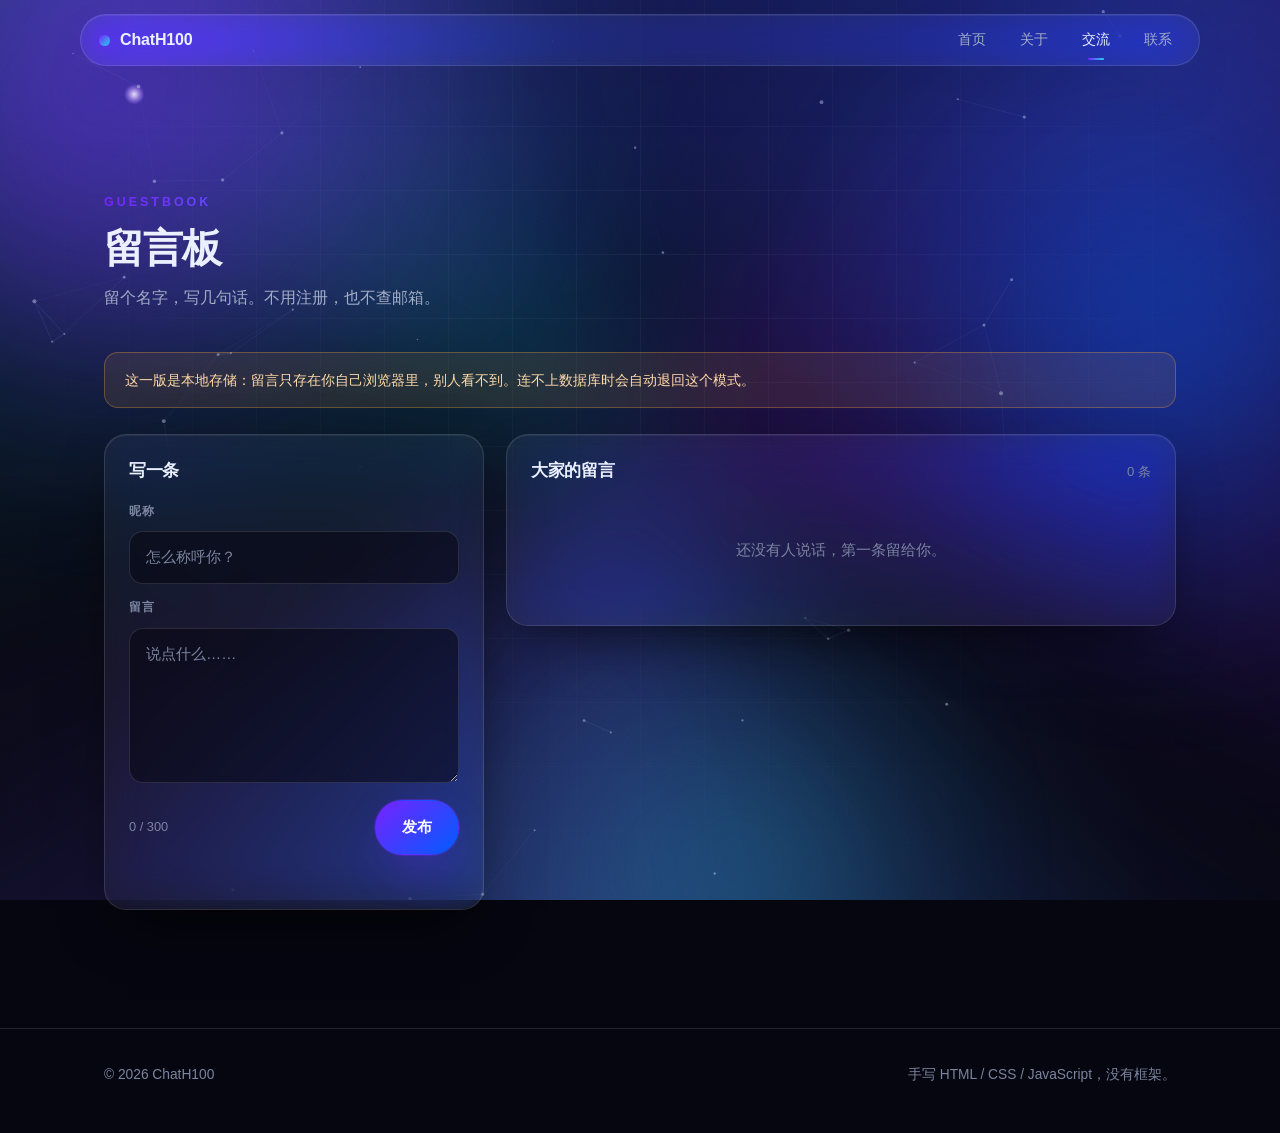
==== commit 49e0a380: "Add files via upload" ====
--- a/talk.html
+++ b/talk.html
@@ -109,6 +109,22 @@
         </section>
 
       </div>
+
+      <!-- 管理员面板：连上数据库、且地址栏带 #admin 时才显示（见 talk.js 的 syncAdminPanel） -->
+      <aside class="gb-admin glass" id="gbAdmin" hidden>
+        <h2 class="gb-form-title">管理员</h2>
+        <p class="gb-admin-hint">
+          密码在服务端比对，连错 3 次会锁定 8 分钟。这里只能<strong>清空全部留言</strong>，
+          不能删单条 —— 单条只有发帖人凭本机密钥能删。
+        </p>
+        <label class="gb-label" for="gbAdminToken">管理员密码</label>
+        <input class="gb-input" id="gbAdminToken" name="admin-token" type="password"
+               autocomplete="off" spellcheck="false" />
+        <div class="gb-form-foot">
+          <button class="btn btn-ghost gb-admin-clear" id="gbAdminClear" type="button">清空全部留言</button>
+        </div>
+        <p class="gb-msg" id="gbAdminMsg" role="status" aria-live="polite"></p>
+      </aside>
     </div>
   </section>
 </main>
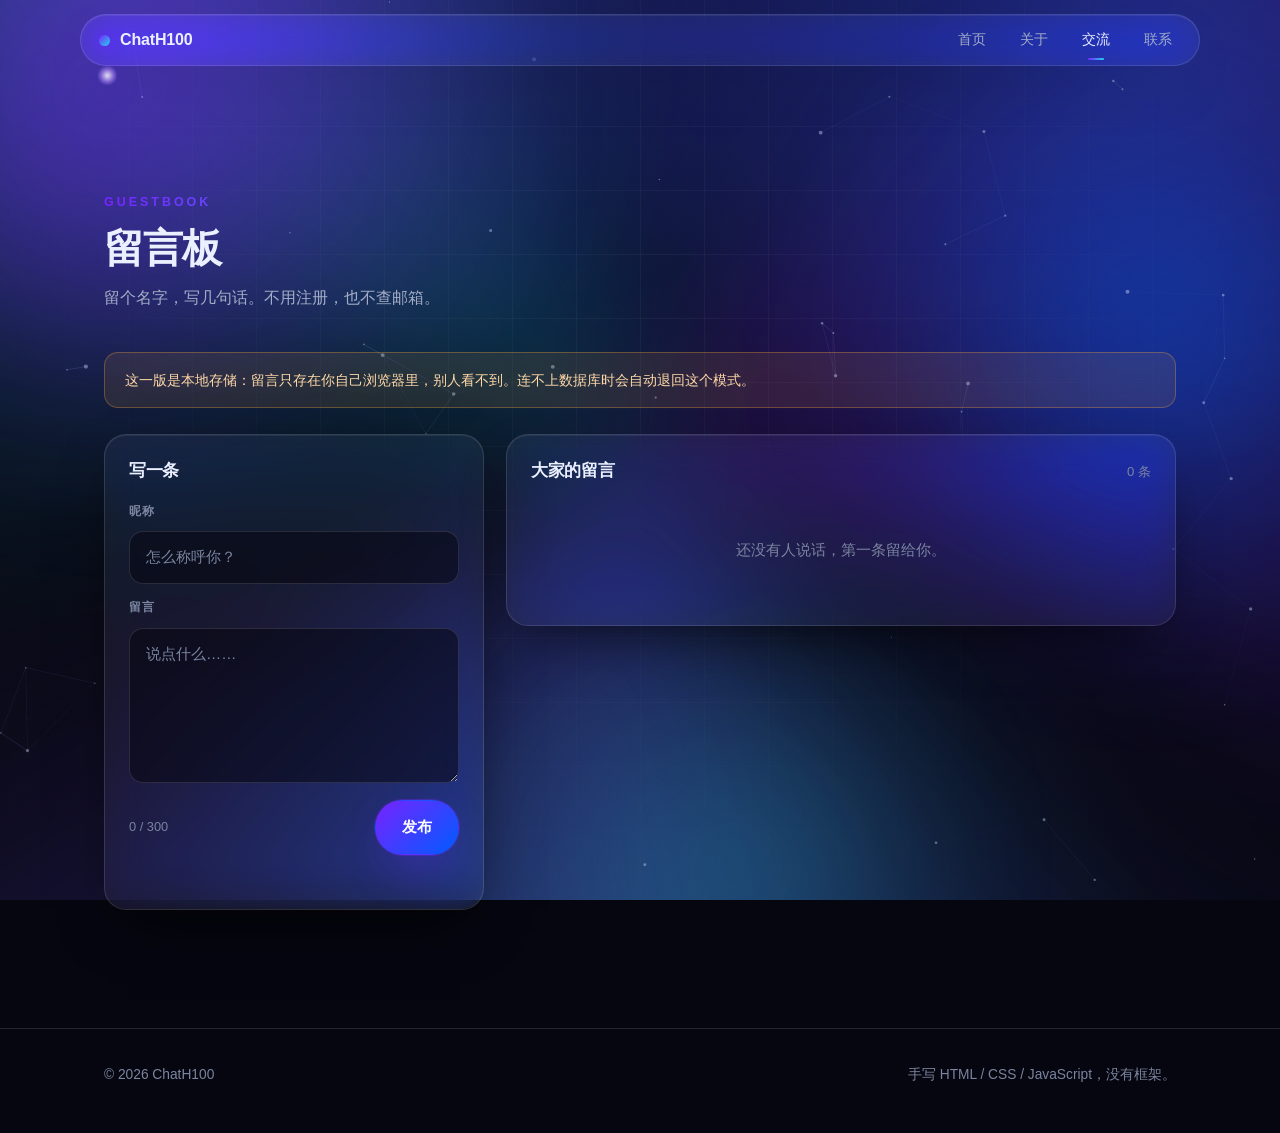
==== commit 81a14a88: "Add files via upload" ====
--- a/talk.html
+++ b/talk.html
@@ -7,7 +7,7 @@
 <meta name="theme-color" content="#05060f" />
 <title>留言板 · ChatH100</title>
 <link rel="icon" type="image/png" href="img/favicon.png" />
-<link rel="stylesheet" href="styles.css" />
+<link rel="stylesheet" href="styles.css?v=3" />
 </head>
 <body>
 
@@ -136,7 +136,7 @@
   </div>
 </footer>
 
-<script src="script.js"></script>
-<script src="talk.js"></script>
+<script src="script.js?v=3"></script>
+<script src="talk.js?v=3"></script>
 </body>
 </html>
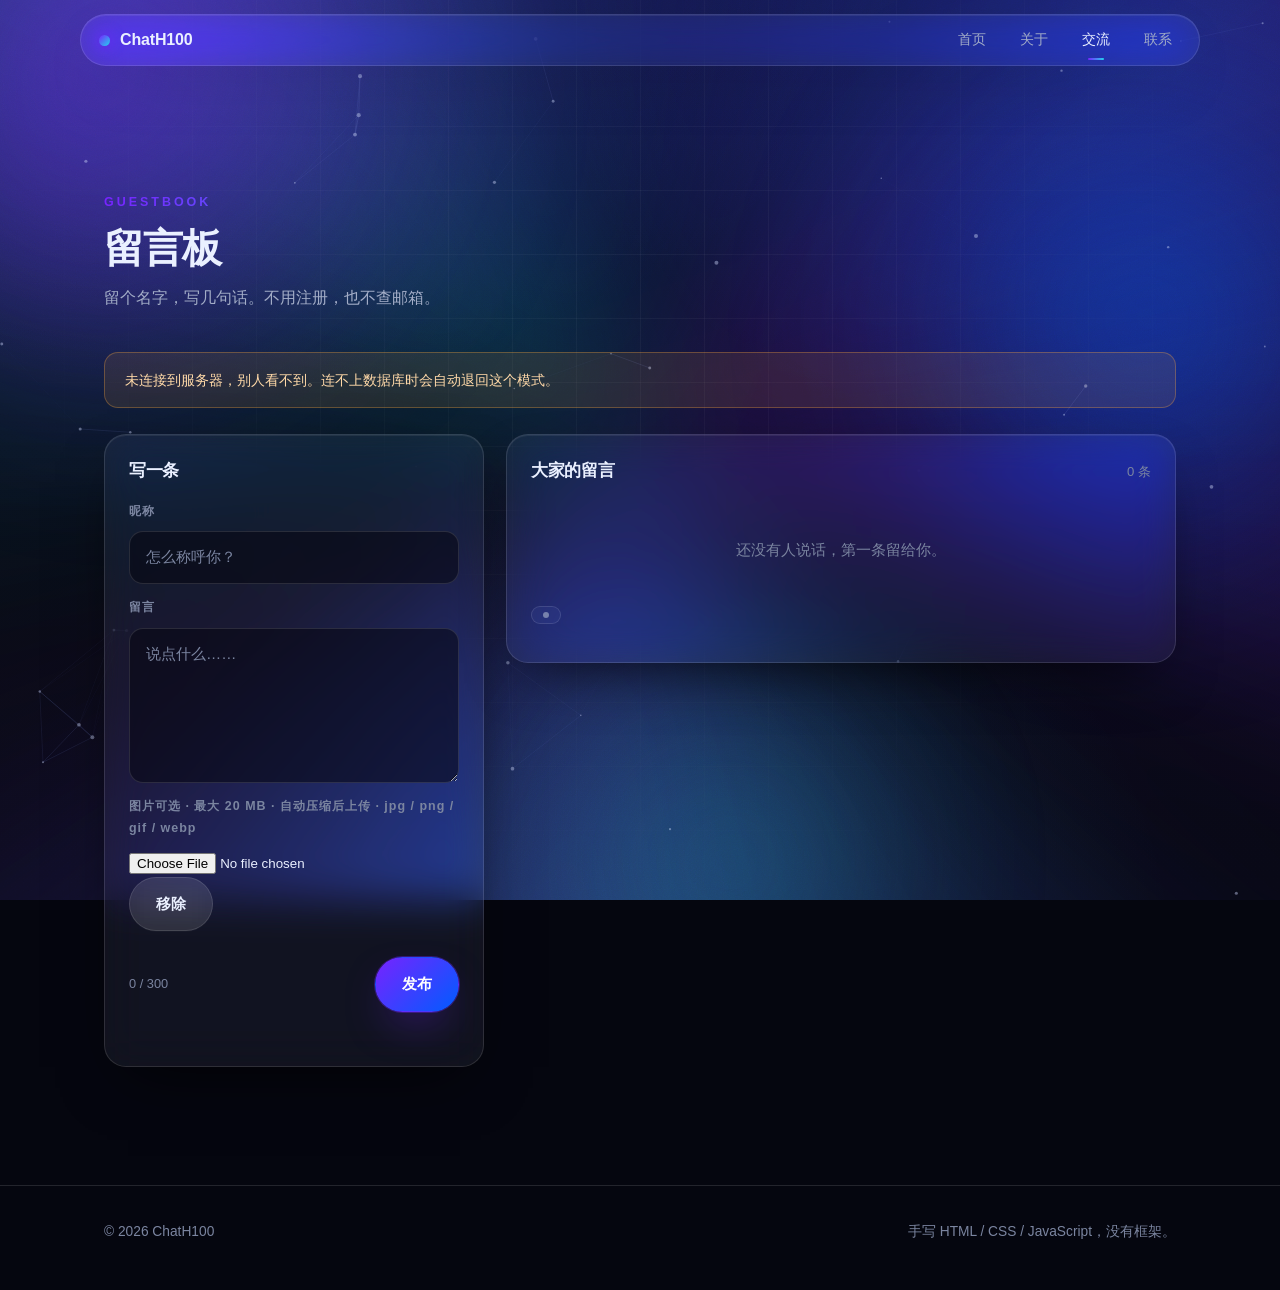
==== commit 122dccd3: "更新留言板：图片上传与自动压缩" ====
--- a/talk.html
+++ b/talk.html
@@ -7,7 +7,7 @@
 <meta name="theme-color" content="#05060f" />
 <title>留言板 · ChatH100</title>
 <link rel="icon" type="image/png" href="img/favicon.png" />
-<link rel="stylesheet" href="styles.css?v=3" />
+<link rel="stylesheet" href="styles.css?v=6" />
 </head>
 <body>
 
@@ -89,6 +89,19 @@
           <textarea class="gb-textarea" id="gbText" name="text" rows="5"
                     maxlength="300" placeholder="说点什么……" required></textarea>
 
+          <label class="gb-label" for="gbFile">
+            图片<span class="gb-label-opt">可选 · 最大 20 MB · 自动压缩后上传 · jpg / png / gif / webp</span>
+          </label>
+          <div class="gb-file-row">
+            <input class="gb-file" id="gbFile" name="image" type="file"
+                   accept="image/jpeg,image/png,image/gif,image/webp" />
+            <button class="btn btn-ghost gb-file-clear" id="gbFileClear" type="button" hidden>移除</button>
+          </div>
+          <div class="gb-file-preview" id="gbFilePreview" hidden>
+            <img id="gbFileThumb" alt="所选图片预览" />
+          </div>
+          <p class="gb-file-msg" id="gbFileMsg" role="status" aria-live="polite"></p>
+
           <div class="gb-form-foot">
             <span class="gb-counter" id="gbCounter">0 / 300</span>
             <button class="btn btn-primary" type="submit">发布</button>
@@ -136,7 +149,7 @@
   </div>
 </footer>
 
-<script src="script.js?v=3"></script>
-<script src="talk.js?v=3"></script>
+<script src="script.js?v=6"></script>
+<script src="talk.js?v=6"></script>
 </body>
 </html>
--- a/styles.css
+++ b/styles.css
@@ -1120,3 +1120,44 @@
 .btn::after          { height: 6px; }   /* 上浮 2px，余量 4px */
 .icon-btn::after     { height: 7px; }   /* 上浮 3px，余量 4px */
 .contact-card::after { height: 9px; }   /* 上浮 5px，余量 4px */
+
+/* ---------- 18. 实时刷新状态条 ----------
+   告诉读者"页面会自动更新"，避免他们手动刷新还以为是坏的。
+   颜色沿用现有设计变量，跟着主题走。 */
+.sync-status {
+  display: inline-flex;
+  align-items: center;
+  gap: 7px;
+  margin: 0 0 12px;
+  padding: 5px 11px;
+  font-size: 0.8rem;
+  line-height: 1.2;
+  color: var(--muted);
+  background: rgba(120, 140, 255, 0.07);
+  border: 1px solid var(--line);
+  border-radius: 999px;
+}
+.sync-status::before {
+  content: "";
+  width: 6px;
+  height: 6px;
+  border-radius: 50%;
+  background: currentColor;
+  opacity: 0.65;
+}
+.sync-status.is-live {
+  color: #6ee7a8;
+  border-color: rgba(110, 231, 168, 0.32);
+  background: rgba(110, 231, 168, 0.08);
+}
+.sync-status.is-live::before {
+  opacity: 1;
+  animation: sync-pulse 2.2s ease-out infinite;
+}
+@keyframes sync-pulse {
+  0%, 100% { box-shadow: 0 0 0 0 rgba(110, 231, 168, 0.55); }
+  70%      { box-shadow: 0 0 0 6px rgba(110, 231, 168, 0); }
+}
+@media (prefers-reduced-motion: reduce) {
+  .sync-status.is-live::before { animation: none; }
+}
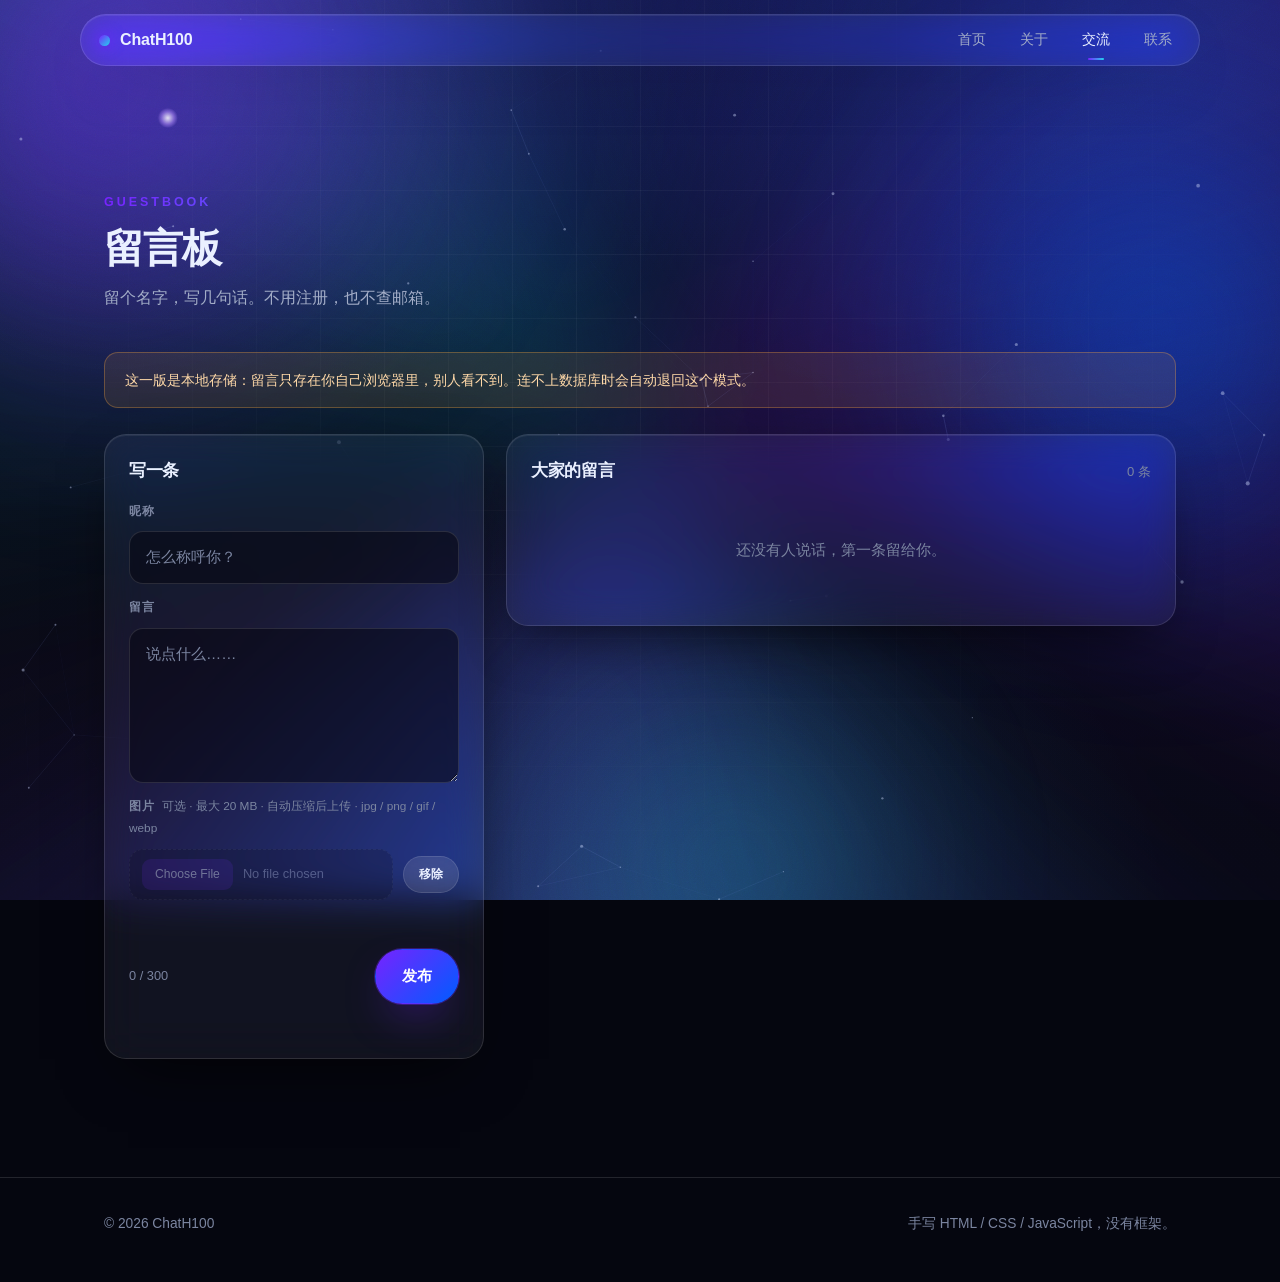
==== commit 7580c4df: "修复：.btn 的 display 盖掉了 [hidden]，「移除」按钮误显示" ====
--- a/talk.html
+++ b/talk.html
@@ -7,7 +7,7 @@
 <meta name="theme-color" content="#05060f" />
 <title>留言板 · ChatH100</title>
 <link rel="icon" type="image/png" href="img/favicon.png" />
-<link rel="stylesheet" href="styles.css?v=6" />
+<link rel="stylesheet" href="styles.css?v=7" />
 </head>
 <body>
 
@@ -149,7 +149,7 @@
   </div>
 </footer>
 
-<script src="script.js?v=6"></script>
-<script src="talk.js?v=6"></script>
+<script src="script.js?v=7"></script>
+<script src="talk.js?v=7"></script>
 </body>
 </html>
--- a/styles.css
+++ b/styles.css
@@ -1121,43 +1121,134 @@
 .icon-btn::after     { height: 7px; }   /* 上浮 3px，余量 4px */
 .contact-card::after { height: 9px; }   /* 上浮 5px，余量 4px */
 
-/* ---------- 18. 实时刷新状态条 ----------
-   告诉读者"页面会自动更新"，避免他们手动刷新还以为是坏的。
-   颜色沿用现有设计变量，跟着主题走。 */
-.sync-status {
-  display: inline-flex;
+
+/* ==========================================================================
+   18. 留言附图
+   ========================================================================== */
+
+.gb-label-opt {
+  margin-left: 7px;
+  font-weight: 400;
+  font-size: 0.74rem;
+  letter-spacing: 0;
+  text-transform: none;
+  color: var(--dim);
+}
+
+/* ---------- 选择区 ---------- */
+.gb-file-row {
+  display: flex;
   align-items: center;
-  gap: 7px;
-  margin: 0 0 12px;
-  padding: 5px 11px;
+  gap: 10px;
+  flex-wrap: wrap;
+}
+
+.gb-file {
+  flex: 1 1 190px;
+  min-width: 0;
+  padding: 9px 12px;
+  font: inherit;
   font-size: 0.8rem;
-  line-height: 1.2;
   color: var(--muted);
-  background: rgba(120, 140, 255, 0.07);
+  background: rgba(6, 7, 18, 0.45);
+  border: 1px dashed var(--line);
+  border-radius: var(--radius-sm);
+  transition: border-color 0.3s var(--ease), background-color 0.3s var(--ease);
+}
+
+.gb-file:hover:not(:disabled) {
+  border-color: rgba(124, 108, 255, 0.6);
+  background: rgba(119, 35, 255, 0.09);
+}
+
+.gb-file:disabled {
+  opacity: 0.4;
+  cursor: not-allowed;
+}
+
+/* 原生「选择文件」按钮，统一成站内配色 */
+.gb-file::file-selector-button {
+  margin-right: 10px;
+  padding: 5px 13px;
+  font: inherit;
+  font-size: 0.76rem;
+  color: var(--text);
+  background: rgba(119, 35, 255, 0.3);
+  border: 0;
+  border-radius: 9px;
+  cursor: pointer;
+  transition: background-color 0.2s var(--ease);
+}
+
+.gb-file::file-selector-button:hover { background: rgba(119, 35, 255, 0.48); }
+
+.gb-file-clear {
+  flex: 0 0 auto;
+  padding: 7px 15px;
+  font-size: 0.76rem;
+}
+
+/* ---------- 选中后的缩略预览 ---------- */
+.gb-file-preview {
+  margin-top: 10px;
+  padding: 6px;
+  max-width: 180px;
+  background: rgba(0, 0, 0, 0.25);
   border: 1px solid var(--line);
-  border-radius: 999px;
-}
-.sync-status::before {
-  content: "";
-  width: 6px;
-  height: 6px;
-  border-radius: 50%;
-  background: currentColor;
-  opacity: 0.65;
-}
-.sync-status.is-live {
-  color: #6ee7a8;
-  border-color: rgba(110, 231, 168, 0.32);
-  background: rgba(110, 231, 168, 0.08);
-}
-.sync-status.is-live::before {
-  opacity: 1;
-  animation: sync-pulse 2.2s ease-out infinite;
-}
-@keyframes sync-pulse {
-  0%, 100% { box-shadow: 0 0 0 0 rgba(110, 231, 168, 0.55); }
-  70%      { box-shadow: 0 0 0 6px rgba(110, 231, 168, 0); }
-}
+  border-radius: var(--radius-sm);
+}
+
+.gb-file-preview[hidden] { display: none; }
+
+.gb-file-preview img {
+  display: block;
+  width: 100%;
+  height: auto;
+  max-height: 150px;
+  object-fit: contain;
+  border-radius: 9px;
+}
+
+.gb-file-msg {
+  min-height: 1.3em;
+  margin-top: 7px;
+  font-size: 0.78rem;
+  color: var(--dim);
+}
+
+.gb-file-msg.is-error { color: #ff8296; }
+
+/* ---------- 列表里的附图 ----------
+   不裁剪：max-width 和 max-height 同时限制，等比缩放到框内。
+   用 object-fit: cover 会把图裁掉一块，留言照片不该被裁。 */
+.gb-item-image {
+  display: inline-block;
+  margin: 11px 0 2px;
+  padding: 5px;
+  max-width: 340px;
+  background: rgba(0, 0, 0, 0.25);
+  border: 1px solid var(--line);
+  border-radius: var(--radius-sm);
+  transition: border-color 0.3s var(--ease), transform 0.35s var(--ease);
+}
+
+.gb-item-image[hidden] { display: none; }
+
+.gb-item-image:hover {
+  border-color: var(--line-str);
+  transform: translateY(-2px);
+}
+
+.gb-item-image img {
+  display: block;
+  max-width: 100%;
+  max-height: 320px;
+  width: auto;
+  height: auto;
+  border-radius: 10px;
+}
+
 @media (prefers-reduced-motion: reduce) {
-  .sync-status.is-live::before { animation: none; }
-}
+  .gb-item-image { transition: none; }
+  .gb-item-image:hover { transform: none; }
+}
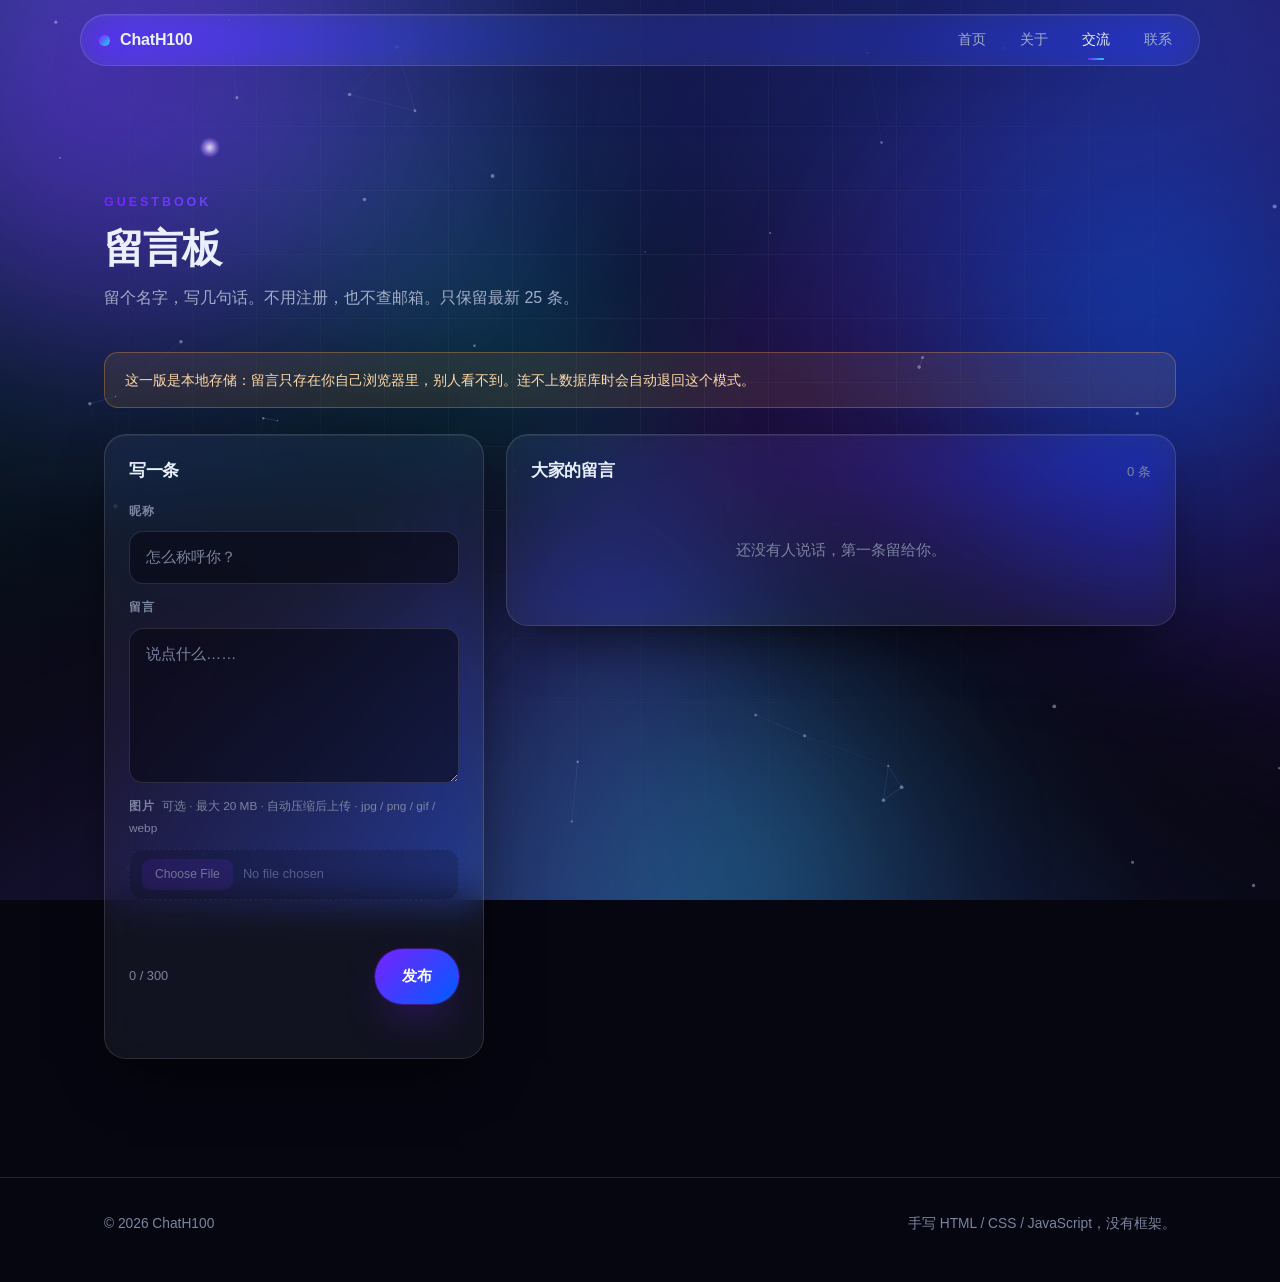
==== commit f4d8fcb0: "留言上限 25 条：触发器 + 前端腾位逻辑" ====
--- a/talk.html
+++ b/talk.html
@@ -7,7 +7,7 @@
 <meta name="theme-color" content="#05060f" />
 <title>留言板 · ChatH100</title>
 <link rel="icon" type="image/png" href="img/favicon.png" />
-<link rel="stylesheet" href="styles.css?v=7" />
+<link rel="stylesheet" href="styles.css?v=8" />
 </head>
 <body>
 
@@ -66,7 +66,7 @@
       <header class="section-head reveal">
         <p class="section-kicker">Guestbook</p>
         <h1 class="section-title">留言板</h1>
-        <p class="section-sub">留个名字，写几句话。不用注册，也不查邮箱。</p>
+        <p class="section-sub">留个名字，写几句话。不用注册，也不查邮箱。只保留最新 25 条。</p>
       </header>
 
       <!-- 这段文字会被 talk.js 按实际连接状态覆盖，这里只是没跑 JS 时的兜底 -->
@@ -149,7 +149,7 @@
   </div>
 </footer>
 
-<script src="script.js?v=7"></script>
-<script src="talk.js?v=7"></script>
+<script src="script.js?v=8"></script>
+<script src="talk.js?v=8"></script>
 </body>
 </html>
--- a/styles.css
+++ b/styles.css
@@ -1188,6 +1188,10 @@
   font-size: 0.76rem;
 }
 
+/* .btn 自己设了 display，会盖掉浏览器对 [hidden] 的默认隐藏，
+   所以这里必须显式再关一次，否则「移除」按钮一进页面就露出来。 */
+.gb-file-clear[hidden] { display: none; }
+
 /* ---------- 选中后的缩略预览 ---------- */
 .gb-file-preview {
   margin-top: 10px;
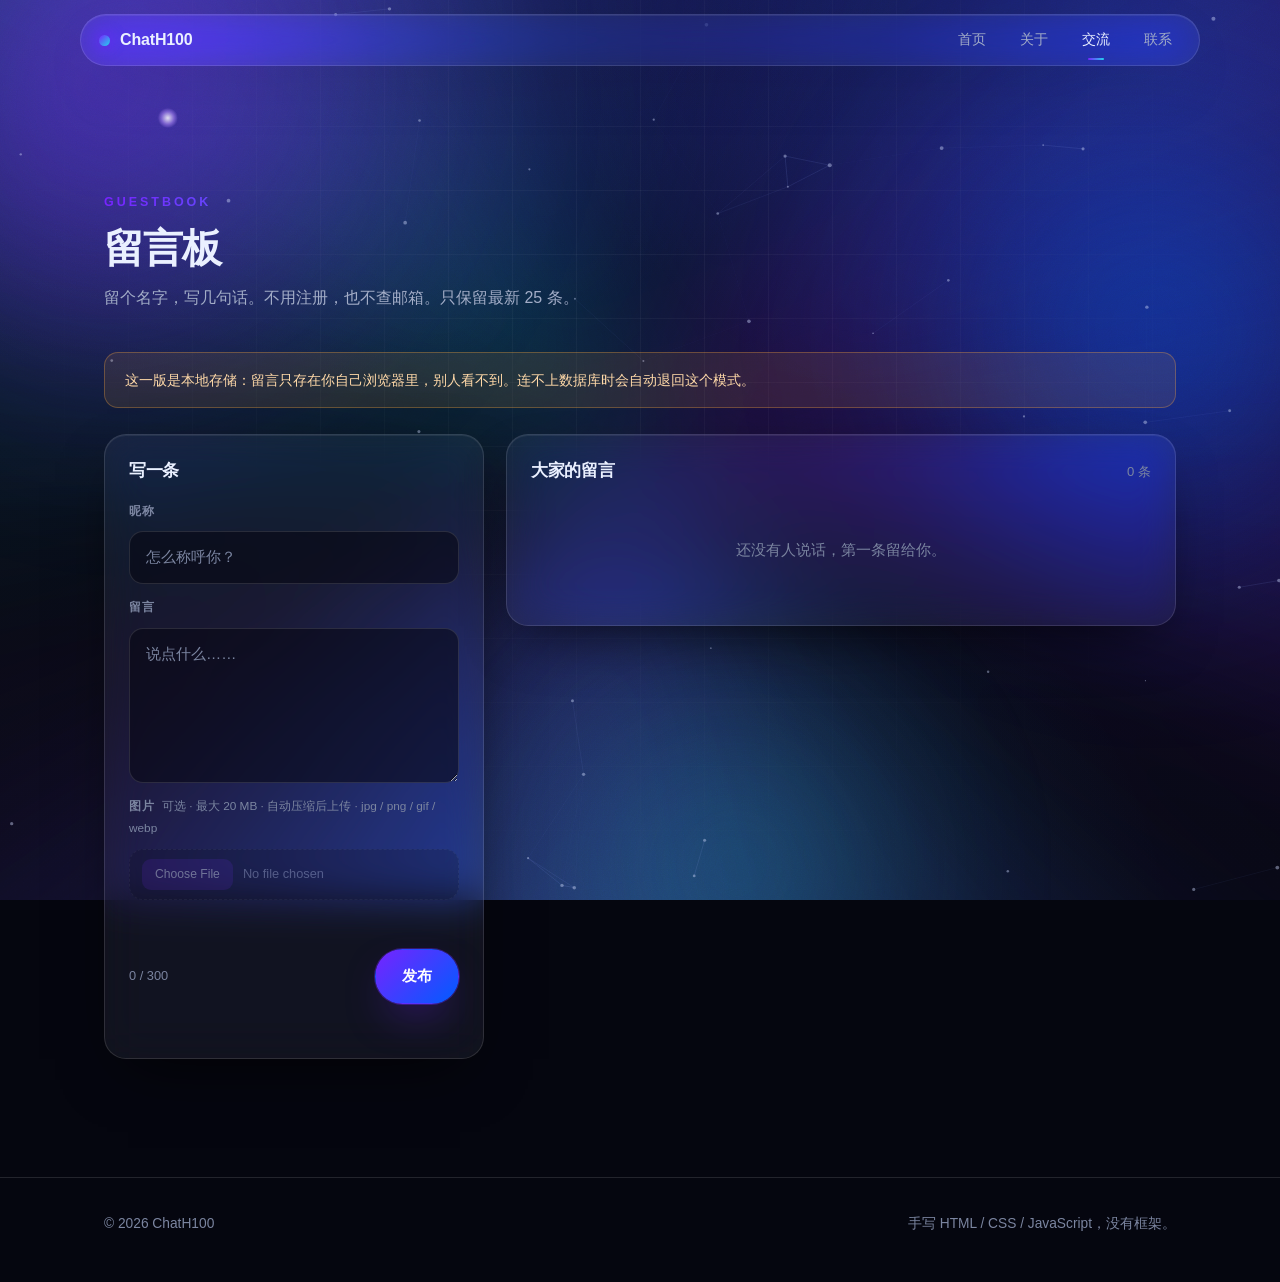
==== commit a1876e2f: "精简模式：核显自动降级（去毛玻璃 + 停四层背景 + 帧率兜底）" ====
--- a/talk.html
+++ b/talk.html
@@ -7,8 +7,71 @@
 <meta name="theme-color" content="#05060f" />
 <title>留言板 · ChatH100</title>
 <link rel="icon" type="image/png" href="img/favicon.png" />
-<link rel="stylesheet" href="styles.css?v=8" />
-</head>
+<link rel="stylesheet" href="styles.css?v=10" />
+<script>
+/* ==========================================================================
+   精简模式判定 —— 必须放在页面 head 里【同步】执行，不能挪到 script.js。
+   script.js 在页面底部加载，那时浏览器已经渲染过第一帧，
+   用户会看见重效果闪一下才切成精简版。
+
+   判定顺序（任一命中就进精简模式）：
+     ① 网址 ?lite=1 强制开，?lite=0 强制关（会记在本机，方便你自己控制）
+     ② 上次的判定结果
+     ③ 系统设置了「减少动态效果」
+     ④ 显卡是核显（Intel UHD / HD Graphics 之类）
+     ⑤ 运行中实测帧率过低 —— 由 script.js 兜底，覆盖认不出型号的机器
+
+   判定失败一律当完整版。绝不能因为这个脚本出错导致白屏。
+   ========================================================================== */
+(function () {
+  var root = document.documentElement;
+  function goLite() { root.className += ' lite'; }
+
+  try {
+    /* ① 网址参数 */
+    var q = null;
+    try { q = new URLSearchParams(location.search).get('lite'); } catch (e) {}
+    if (q === '1' || q === '0') {
+      try { localStorage.setItem('chath100.lite', q); } catch (e) {}
+      if (q === '1') goLite();
+      return;
+    }
+
+    /* ② 上次的判定结果 */
+    var saved = null;
+    try { saved = localStorage.getItem('chath100.lite'); } catch (e) {}
+    if (saved === '1') { goLite(); return; }
+    if (saved === '0') { return; }
+
+    /* ③ 系统级「减少动态效果」 */
+    if (window.matchMedia && window.matchMedia('(prefers-reduced-motion: reduce)').matches) {
+      goLite();
+      return;
+    }
+
+    /* ④ 显卡型号 */
+    var c = document.createElement('canvas');
+    var gl = c.getContext('webgl') || c.getContext('experimental-webgl');
+    if (!gl) { goLite(); return; }        /* 连 WebGL 都拿不到，肯定弱 */
+
+    var ext = gl.getExtension('WEBGL_debug_renderer_info');
+    var gpu = ext ? String(gl.getParameter(ext.UNMASKED_RENDERER_WEBGL) || '') : '';
+    window.__gpu = gpu;
+    console.info('[性能] 显卡：' + (gpu || '(浏览器未提供，可能被隐私设置屏蔽)'));
+
+    /* 核显名单。注意 Iris Xe 不在里面 —— 它比 UHD 强得多，带得动。 */
+    if (/intel.*\b(uhd|hd) graphics|microsoft basic|swiftshader|llvmpipe|software/i.test(gpu)) {
+      console.info('[性能] 识别到核显，启用精简模式');
+      goLite();
+    }
+
+    var lose = gl.getExtension('WEBGL_lose_context');
+    if (lose) lose.loseContext();         /* 立刻释放，别占着显存 */
+  } catch (e) {
+    /* 判定失败就当完整版，不影响正常显示 */
+  }
+})();
+</script></head>
 <body>
 
 <a class="skip-link" href="#main">跳到主要内容</a>
@@ -149,7 +212,7 @@
   </div>
 </footer>
 
-<script src="script.js?v=8"></script>
-<script src="talk.js?v=8"></script>
+<script src="script.js?v=10"></script>
+<script src="talk.js?v=10"></script>
 </body>
 </html>
